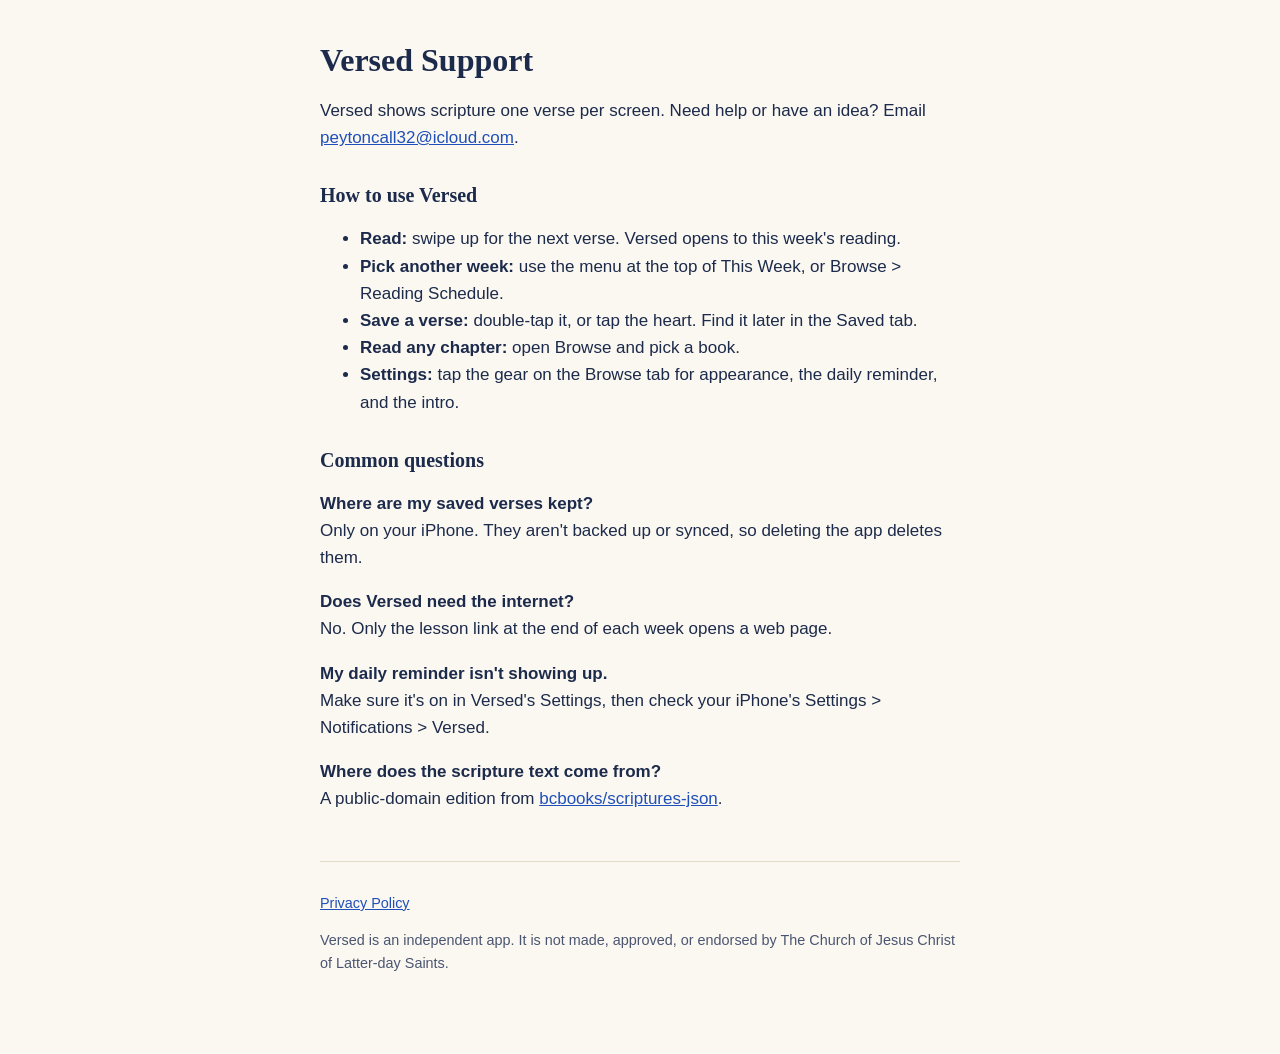
==== docs/support/index.html @ cb3aab3c "Add privacy policy and support webpages for GitHub Pages Plain HTML in docs/, served at peyton-call-" ====
<!doctype html>
<html lang="en">
<head>
  <meta charset="utf-8">
  <meta name="viewport" content="width=device-width, initial-scale=1">
  <title>Versed Support</title>
  <link rel="stylesheet" href="../style.css">
</head>
<body>
<main>
  <h1>Versed Support</h1>
  <p>Versed shows scripture one verse per screen. Need help or have an idea? Email <a href="mailto:peytoncall32@icloud.com">peytoncall32@icloud.com</a>.</p>

  <h2>How to use Versed</h2>
  <ul>
    <li><strong>Read:</strong> swipe up for the next verse. Versed opens to this week's reading.</li>
    <li><strong>Pick another week:</strong> use the menu at the top of This Week, or Browse &gt; Reading Schedule.</li>
    <li><strong>Save a verse:</strong> double-tap it, or tap the heart. Find it later in the Saved tab.</li>
    <li><strong>Read any chapter:</strong> open Browse and pick a book.</li>
    <li><strong>Settings:</strong> tap the gear on the Browse tab for appearance, the daily reminder, and the intro.</li>
  </ul>

  <h2>Common questions</h2>
  <p><strong>Where are my saved verses kept?</strong><br>
  Only on your iPhone. They aren't backed up or synced, so deleting the app deletes them.</p>

  <p><strong>Does Versed need the internet?</strong><br>
  No. Only the lesson link at the end of each week opens a web page.</p>

  <p><strong>My daily reminder isn't showing up.</strong><br>
  Make sure it's on in Versed's Settings, then check your iPhone's Settings &gt; Notifications &gt; Versed.</p>

  <p><strong>Where does the scripture text come from?</strong><br>
  A public-domain edition from <a href="https://github.com/bcbooks/scriptures-json">bcbooks/scriptures-json</a>.</p>

  <footer>
    <p><a href="../privacy/">Privacy Policy</a></p>
    <p>Versed is an independent app. It is not made, approved, or endorsed by The Church of Jesus Christ of Latter-day Saints.</p>
  </footer>
</main>
</body>
</html>
---- docs/style.css ----
/* Shared look for the Versed webpages (privacy policy and support). Colors match the app icon. */
:root {
  --background: #fbf8f1;
  --text: #1c2a4b;
  --muted: #4a5571;
  --link: #1f4fb8;
  --rule: #e3dccb;
}

@media (prefers-color-scheme: dark) {
  :root {
    --background: #141c30;
    --text: #f3ebd9;
    --muted: #c4bca9;
    --link: #8fb3ff;
    --rule: #2c3753;
  }
}

body {
  margin: 0;
  background: var(--background);
  color: var(--text);
  font: 17px/1.6 -apple-system, BlinkMacSystemFont, "Helvetica Neue", Arial, sans-serif;
}

main {
  max-width: 640px;
  margin: 0 auto;
  padding: 40px 16px 64px;
}

h1, h2 {
  font-family: Georgia, "Times New Roman", serif;
  line-height: 1.25;
}

h1 { font-size: 2rem; margin: 0 0 4px; }
h2 { font-size: 1.25rem; margin: 32px 0 8px; }

a { color: var(--link); }

.updated, footer { color: var(--muted); }

.updated { margin-top: 0; font-size: 0.9rem; }

footer {
  margin-top: 48px;
  padding-top: 16px;
  border-top: 1px solid var(--rule);
  font-size: 0.9rem;
}
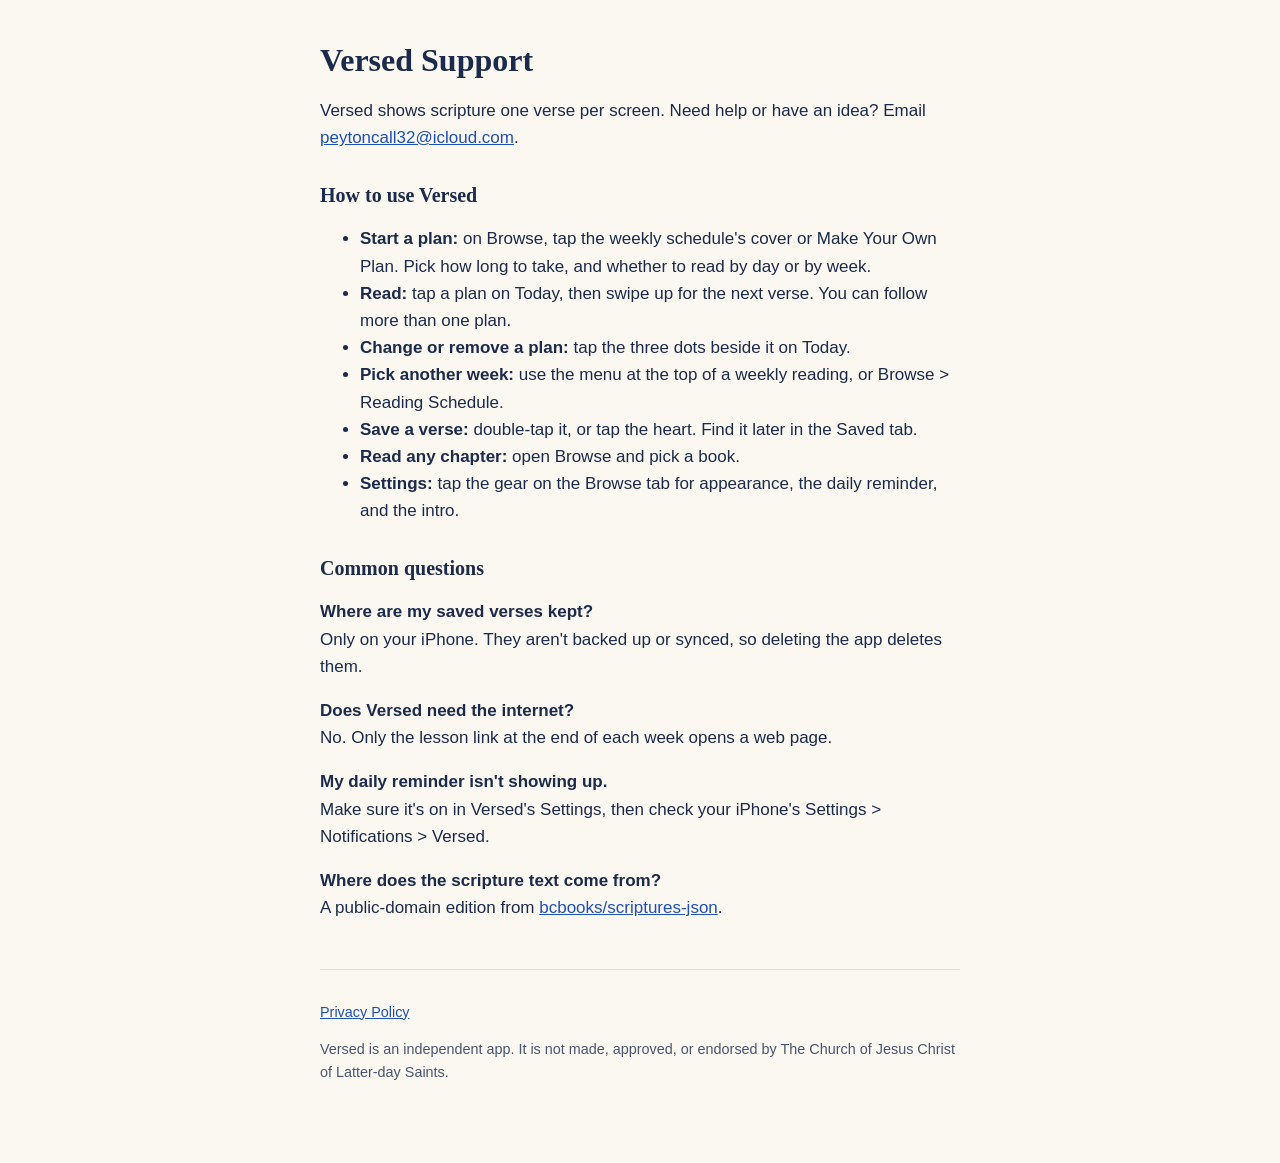
==== commit b89ced54: "Fix Browse sheets and the book covers, and update the docs for study plans Browse now has one sheet " ====
--- a/docs/support/index.html
+++ b/docs/support/index.html
@@ -13,8 +13,10 @@
 
   <h2>How to use Versed</h2>
   <ul>
-    <li><strong>Read:</strong> swipe up for the next verse. Versed opens to this week's reading.</li>
-    <li><strong>Pick another week:</strong> use the menu at the top of This Week, or Browse &gt; Reading Schedule.</li>
+    <li><strong>Start a plan:</strong> on Browse, tap the weekly schedule's cover or Make Your Own Plan. Pick how long to take, and whether to read by day or by week.</li>
+    <li><strong>Read:</strong> tap a plan on Today, then swipe up for the next verse. You can follow more than one plan.</li>
+    <li><strong>Change or remove a plan:</strong> tap the three dots beside it on Today.</li>
+    <li><strong>Pick another week:</strong> use the menu at the top of a weekly reading, or Browse &gt; Reading Schedule.</li>
     <li><strong>Save a verse:</strong> double-tap it, or tap the heart. Find it later in the Saved tab.</li>
     <li><strong>Read any chapter:</strong> open Browse and pick a book.</li>
     <li><strong>Settings:</strong> tap the gear on the Browse tab for appearance, the daily reminder, and the intro.</li>
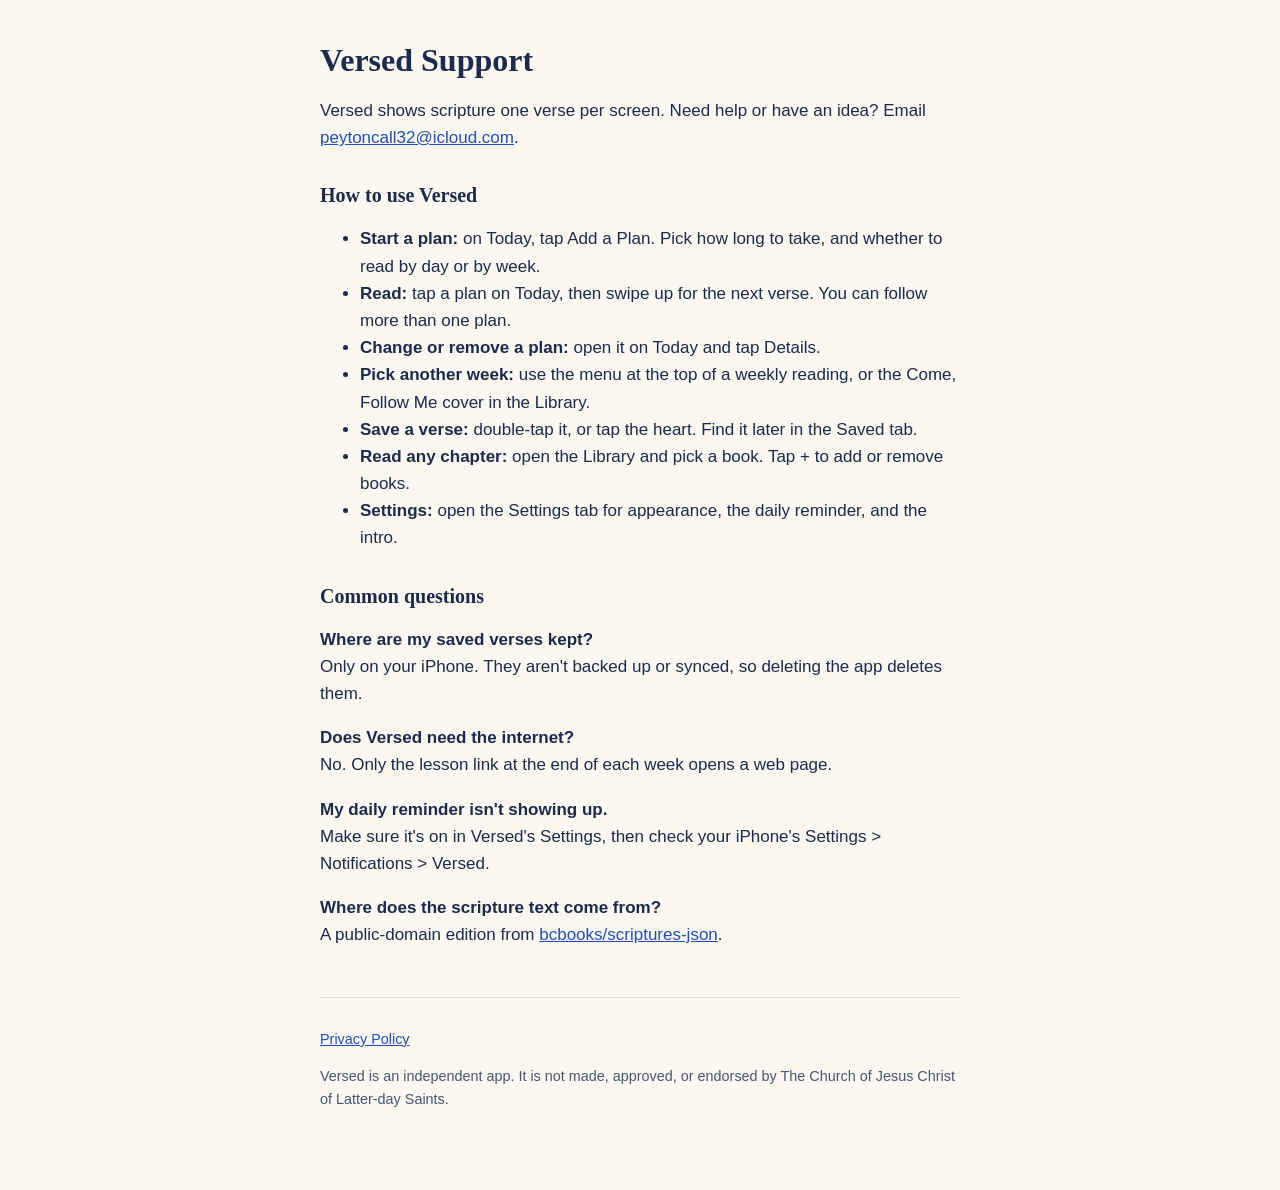
==== commit e2df7c3f: "Turn Browse into a Library readers fill, and set the open plan on navy The second tab is now the Lib" ====
--- a/docs/support/index.html
+++ b/docs/support/index.html
@@ -13,13 +13,13 @@
 
   <h2>How to use Versed</h2>
   <ul>
-    <li><strong>Start a plan:</strong> on Browse, tap the weekly schedule's cover or Make Your Own Plan. Pick how long to take, and whether to read by day or by week.</li>
+    <li><strong>Start a plan:</strong> on Today, tap Add a Plan. Pick how long to take, and whether to read by day or by week.</li>
     <li><strong>Read:</strong> tap a plan on Today, then swipe up for the next verse. You can follow more than one plan.</li>
-    <li><strong>Change or remove a plan:</strong> tap the three dots beside it on Today.</li>
-    <li><strong>Pick another week:</strong> use the menu at the top of a weekly reading, or Browse &gt; Reading Schedule.</li>
+    <li><strong>Change or remove a plan:</strong> open it on Today and tap Details.</li>
+    <li><strong>Pick another week:</strong> use the menu at the top of a weekly reading, or the Come, Follow Me cover in the Library.</li>
     <li><strong>Save a verse:</strong> double-tap it, or tap the heart. Find it later in the Saved tab.</li>
-    <li><strong>Read any chapter:</strong> open Browse and pick a book.</li>
-    <li><strong>Settings:</strong> tap the gear on the Browse tab for appearance, the daily reminder, and the intro.</li>
+    <li><strong>Read any chapter:</strong> open the Library and pick a book. Tap + to add or remove books.</li>
+    <li><strong>Settings:</strong> open the Settings tab for appearance, the daily reminder, and the intro.</li>
   </ul>
 
   <h2>Common questions</h2>
